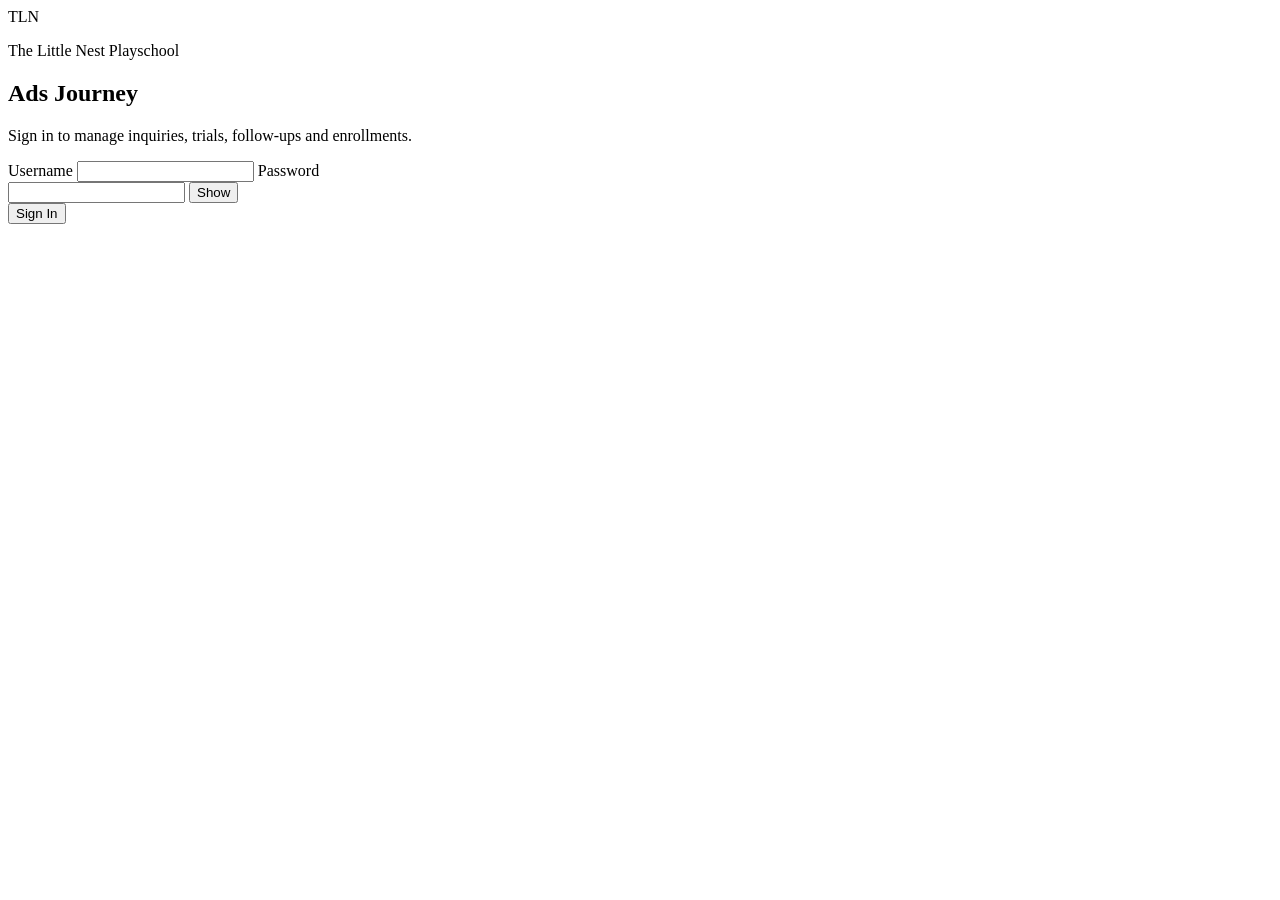
==== index.html @ d253ca4d "Create Ads Journey login screen" ====
<!DOCTYPE html>
<html lang="en">
<head>
<meta charset="UTF-8">
<meta name="viewport" content="width=device-width, initial-scale=1.0">
<title>Ads Journey | The Little Nest</title>
<link rel="stylesheet" href="login.css">
</head>
<body>
<main class="login-shell">
<section class="login-card" aria-labelledby="login-title">
<div class="brand-mark">TLN</div>
<p class="eyebrow">The Little Nest Playschool</p>
<h1 id="login-title">Ads Journey</h1>
<p class="subtext">Sign in to manage inquiries, trials, follow-ups and enrollments.</p>
<form id="loginForm" novalidate>
<label for="username">Username</label>
<input id="username" name="username" type="text" autocomplete="username" required>
<label for="password">Password</label>
<div class="password-wrap">
<input id="password" name="password" type="password" autocomplete="current-password" required>
<button id="togglePassword" class="password-toggle" type="button" aria-label="Show password">Show</button>
</div>
<button id="loginButton" class="login-button" type="submit">Sign In</button>
<p id="loginMessage" class="login-message" role="alert" aria-live="polite"></p>
</form>
</section>
</main>
<script src="login.js"></script>
</body>
</html>
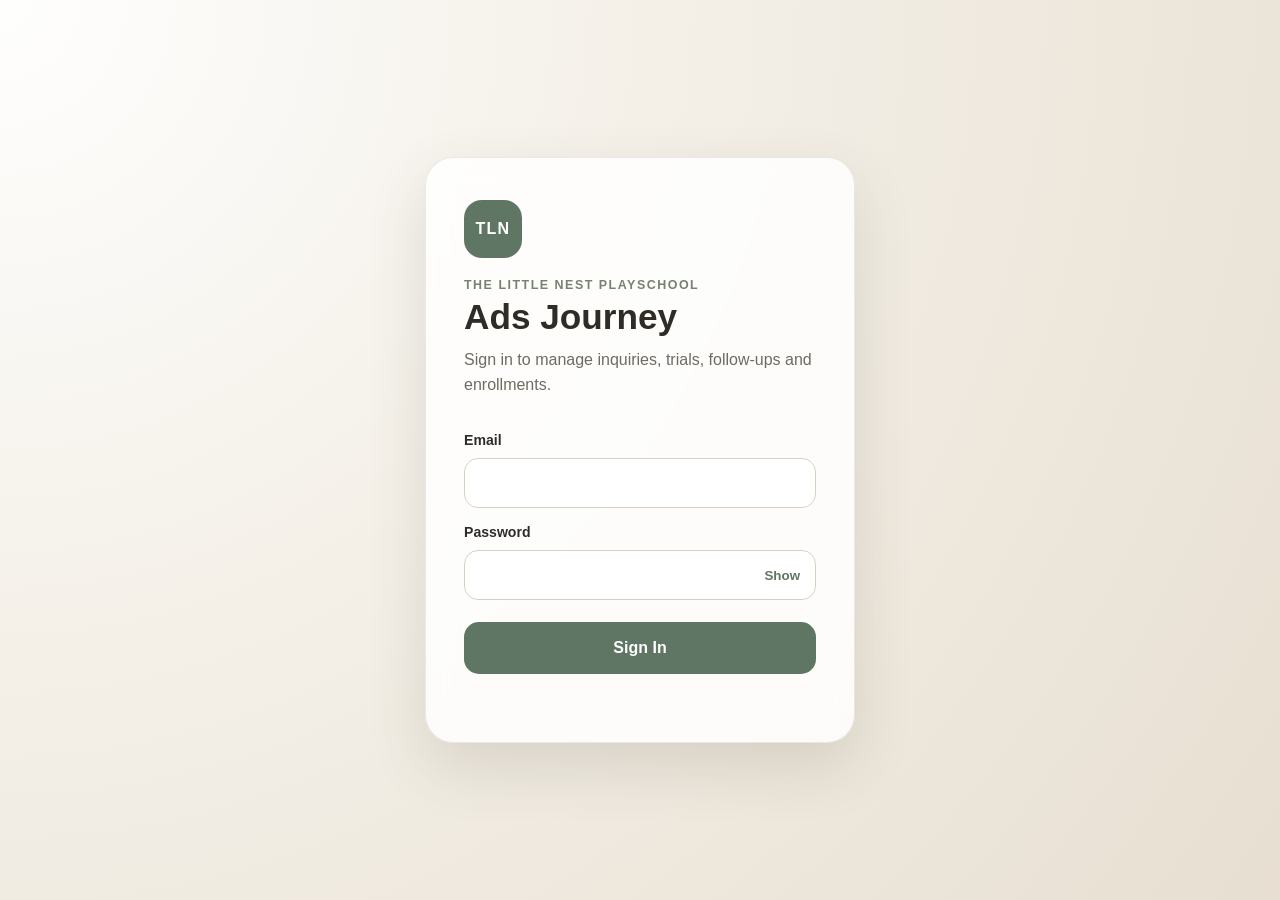
==== commit 6b0383c5: "Use email login for Ads Journey" ====
--- a/index.html
+++ b/index.html
@@ -14,8 +14,8 @@
 <h1 id="login-title">Ads Journey</h1>
 <p class="subtext">Sign in to manage inquiries, trials, follow-ups and enrollments.</p>
 <form id="loginForm" novalidate>
-<label for="username">Username</label>
-<input id="username" name="username" type="text" autocomplete="username" required>
+<label for="email">Email</label>
+<input id="email" name="email" type="email" autocomplete="username" required>
 <label for="password">Password</label>
 <div class="password-wrap">
 <input id="password" name="password" type="password" autocomplete="current-password" required>
--- a/login.css
+++ b/login.css
@@ -0,0 +1 @@
+*{box-sizing:border-box}html,body{margin:0;min-height:100%;font-family:Inter,Arial,sans-serif;background:#f4f0e8;color:#2f2c28}body{min-height:100vh}.login-shell{min-height:100vh;display:grid;place-items:center;padding:24px;background:radial-gradient(circle at top left,rgba(255,255,255,.95),rgba(244,240,232,.82) 42%,rgba(230,221,207,.92))}.login-card{width:min(100%,430px);padding:42px 38px 36px;background:rgba(255,255,255,.84);border:1px solid rgba(90,77,58,.12);border-radius:28px;box-shadow:0 24px 60px rgba(73,61,44,.14);backdrop-filter:blur(14px)}.brand-mark{width:58px;height:58px;display:grid;place-items:center;border-radius:18px;background:#5f7664;color:#fff;font-weight:800;letter-spacing:.08em;margin-bottom:20px}.eyebrow{margin:0 0 7px;font-size:.78rem;font-weight:700;letter-spacing:.12em;text-transform:uppercase;color:#788071}h1{margin:0;font-size:2.2rem;line-height:1.05;font-weight:750}.subtext{margin:12px 0 28px;color:#6f6a62;line-height:1.55}form{display:grid;gap:10px}label{font-size:.88rem;font-weight:700;margin-top:6px}input{width:100%;height:50px;border:1px solid #d8d0c3;border-radius:14px;padding:0 15px;font:inherit;background:#fff;color:#2f2c28;outline:none;transition:border-color .2s,box-shadow .2s}input:focus{border-color:#6f8773;box-shadow:0 0 0 4px rgba(111,135,115,.12)}.password-wrap{position:relative}.password-wrap input{padding-right:74px}.password-toggle{position:absolute;right:8px;top:50%;transform:translateY(-50%);border:0;background:transparent;color:#5f7664;font-weight:700;cursor:pointer;padding:8px}.login-button{height:52px;border:0;border-radius:15px;background:#5f7664;color:#fff;font:inherit;font-weight:800;cursor:pointer;margin-top:12px;transition:transform .15s,opacity .2s}.login-button:hover{transform:translateY(-1px)}.login-button:disabled{opacity:.58;cursor:wait;transform:none}.login-message{min-height:20px;margin:2px 0 0;font-size:.88rem;color:#b3473f}.login-message.success{color:#51705a}@media(max-width:520px){.login-shell{padding:16px}.login-card{padding:34px 24px 30px;border-radius:22px}h1{font-size:1.9rem}}
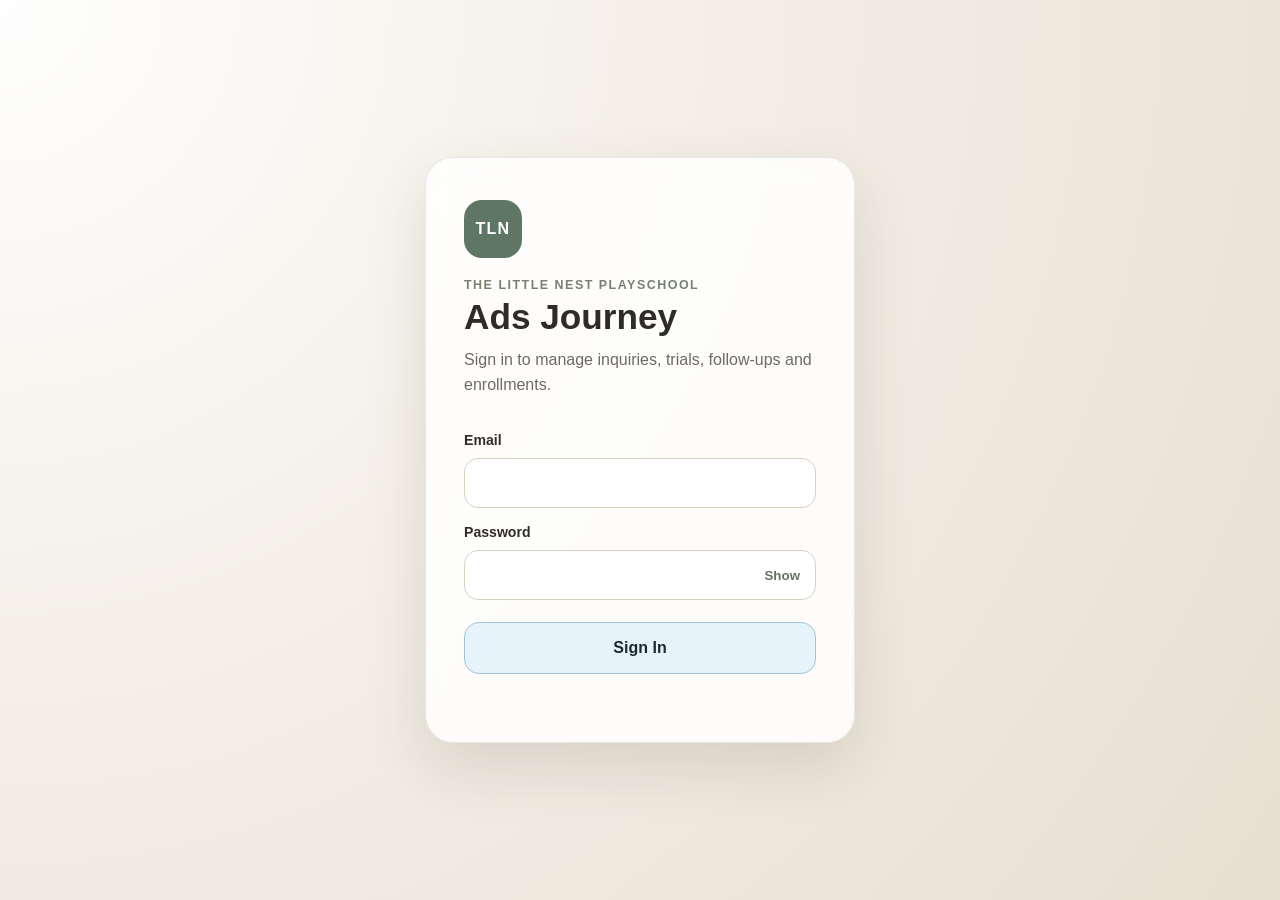
==== commit f97e4570: "Refresh login button theme" ====
--- a/index.html
+++ b/index.html
@@ -4,7 +4,7 @@
 <meta charset="UTF-8">
 <meta name="viewport" content="width=device-width, initial-scale=1.0">
 <title>Ads Journey | The Little Nest</title>
-<link rel="stylesheet" href="login.css">
+<link rel="stylesheet" href="login.css?v=20261004-0604">
 </head>
 <body>
 <main class="login-shell">
@@ -26,6 +26,6 @@
 </form>
 </section>
 </main>
-<script src="login.js"></script>
+<script src="main_login.js"></script>
 </body>
 </html>
--- a/login.css
+++ b/login.css
@@ -1 +1 @@
-*{box-sizing:border-box}html,body{margin:0;min-height:100%;font-family:Inter,Arial,sans-serif;background:#f4f0e8;color:#2f2c28}body{min-height:100vh}.login-shell{min-height:100vh;display:grid;place-items:center;padding:24px;background:radial-gradient(circle at top left,rgba(255,255,255,.95),rgba(244,240,232,.82) 42%,rgba(230,221,207,.92))}.login-card{width:min(100%,430px);padding:42px 38px 36px;background:rgba(255,255,255,.84);border:1px solid rgba(90,77,58,.12);border-radius:28px;box-shadow:0 24px 60px rgba(73,61,44,.14);backdrop-filter:blur(14px)}.brand-mark{width:58px;height:58px;display:grid;place-items:center;border-radius:18px;background:#5f7664;color:#fff;font-weight:800;letter-spacing:.08em;margin-bottom:20px}.eyebrow{margin:0 0 7px;font-size:.78rem;font-weight:700;letter-spacing:.12em;text-transform:uppercase;color:#788071}h1{margin:0;font-size:2.2rem;line-height:1.05;font-weight:750}.subtext{margin:12px 0 28px;color:#6f6a62;line-height:1.55}form{display:grid;gap:10px}label{font-size:.88rem;font-weight:700;margin-top:6px}input{width:100%;height:50px;border:1px solid #d8d0c3;border-radius:14px;padding:0 15px;font:inherit;background:#fff;color:#2f2c28;outline:none;transition:border-color .2s,box-shadow .2s}input:focus{border-color:#6f8773;box-shadow:0 0 0 4px rgba(111,135,115,.12)}.password-wrap{position:relative}.password-wrap input{padding-right:74px}.password-toggle{position:absolute;right:8px;top:50%;transform:translateY(-50%);border:0;background:transparent;color:#5f7664;font-weight:700;cursor:pointer;padding:8px}.login-button{height:52px;border:0;border-radius:15px;background:#5f7664;color:#fff;font:inherit;font-weight:800;cursor:pointer;margin-top:12px;transition:transform .15s,opacity .2s}.login-button:hover{transform:translateY(-1px)}.login-button:disabled{opacity:.58;cursor:wait;transform:none}.login-message{min-height:20px;margin:2px 0 0;font-size:.88rem;color:#b3473f}.login-message.success{color:#51705a}@media(max-width:520px){.login-shell{padding:16px}.login-card{padding:34px 24px 30px;border-radius:22px}h1{font-size:1.9rem}}
+*{box-sizing:border-box}html,body{margin:0;min-height:100%;font-family:Inter,Arial,sans-serif;background:#f4f0e8;color:#2f2c28}body{min-height:100vh}.login-shell{min-height:100vh;display:grid;place-items:center;padding:24px;background:radial-gradient(circle at top left,rgba(255,255,255,.95),rgba(244,240,232,.82) 42%,rgba(230,221,207,.92))}.login-card{width:min(100%,430px);padding:42px 38px 36px;background:rgba(255,255,255,.84);border:1px solid rgba(90,77,58,.12);border-radius:28px;box-shadow:0 24px 60px rgba(73,61,44,.14);backdrop-filter:blur(14px)}.brand-mark{width:58px;height:58px;display:grid;place-items:center;border-radius:18px;background:#5f7664;color:#fff;font-weight:800;letter-spacing:.08em;margin-bottom:20px}.eyebrow{margin:0 0 7px;font-size:.78rem;font-weight:700;letter-spacing:.12em;text-transform:uppercase;color:#788071}h1{margin:0;font-size:2.2rem;line-height:1.05;font-weight:750}.subtext{margin:12px 0 28px;color:#6f6a62;line-height:1.55}form{display:grid;gap:10px}label{font-size:.88rem;font-weight:700;margin-top:6px}input{width:100%;height:50px;border:1px solid #d8d0c3;border-radius:14px;padding:0 15px;font:inherit;background:#fff;color:#2f2c28;outline:none;transition:border-color .2s,box-shadow .2s}input:focus{border-color:#6f8773;box-shadow:0 0 0 4px rgba(111,135,115,.12)}.password-wrap{position:relative}.password-wrap input{padding-right:74px}.password-toggle{position:absolute;right:8px;top:50%;transform:translateY(-50%);border:0;background:transparent;color:#5f7664;font-weight:700;cursor:pointer;padding:8px}.login-button{height:52px;border:1px solid #9fc5d9;border-radius:15px;background:#e7f3fa;color:#1f2830;font:inherit;font-weight:800;cursor:pointer;margin-top:12px;transition:transform .15s,opacity .2s,background .15s}.login-button:hover{background:#d7ebf5;transform:translateY(-1px)}.login-button:disabled{opacity:.58;cursor:wait;transform:none}.login-message{min-height:20px;margin:2px 0 0;font-size:.88rem;color:#b3473f}.login-message.success{color:#51705a}@media(max-width:520px){.login-shell{padding:16px}.login-card{padding:34px 24px 30px;border-radius:22px}h1{font-size:1.9rem}}
